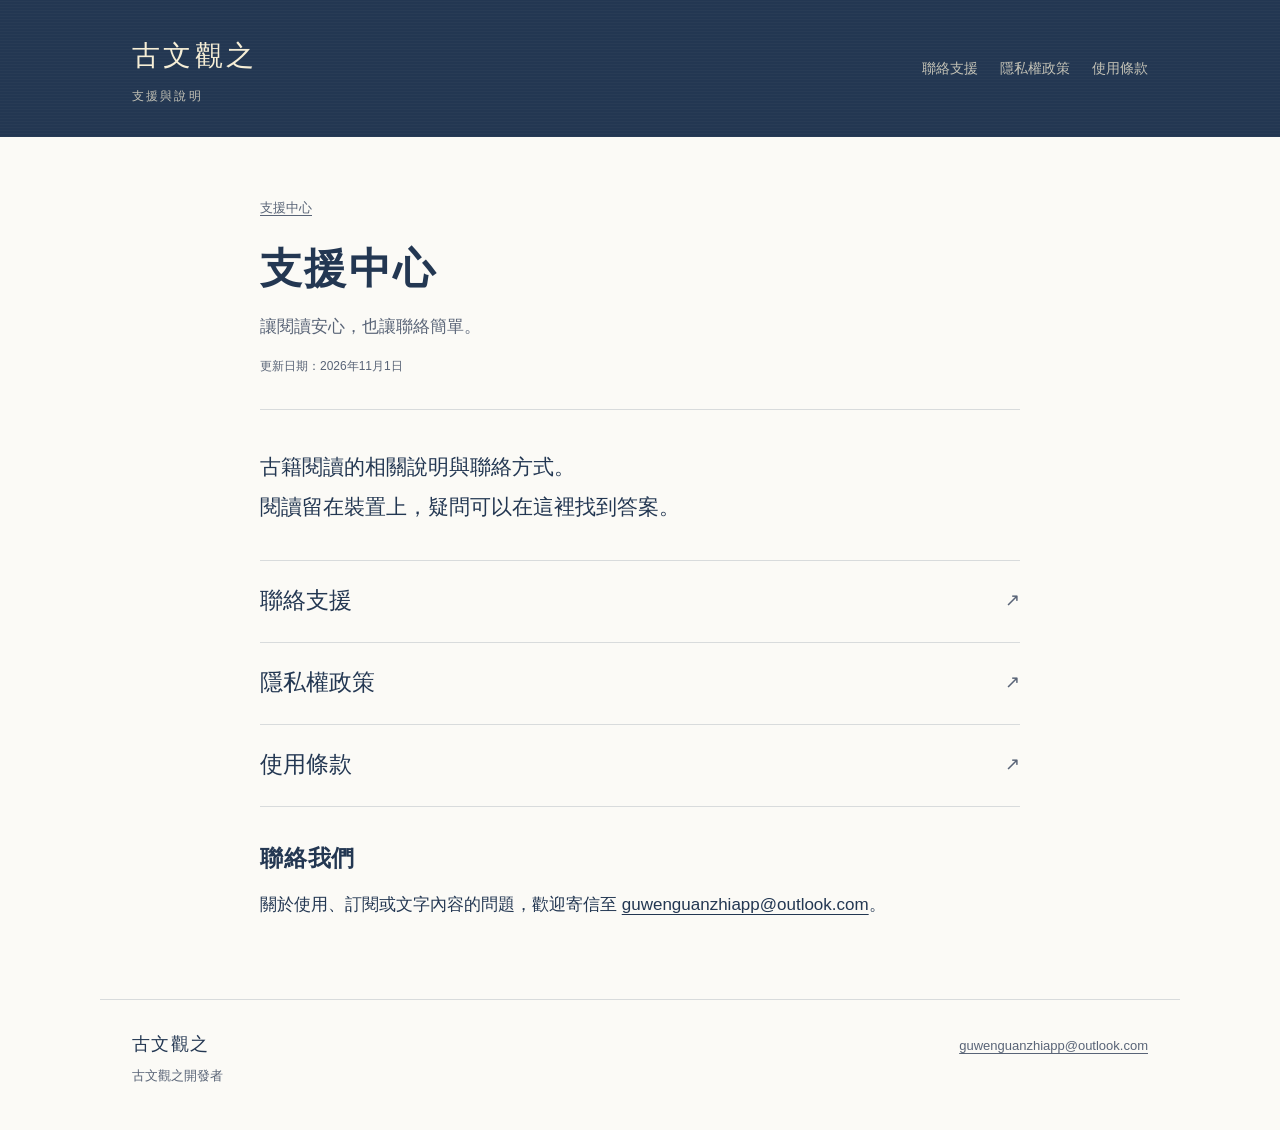
==== index.html @ 6c2f311b "Publish Traditional Chinese privacy, terms and support pages" ====
<!doctype html>
<html lang="zh-Hant"><head><meta charset="utf-8"><meta name="viewport" content="width=device-width, initial-scale=1">
<meta name="description" content="古文觀之的支援中心。離線古籍閱讀與月度訂閱的相關說明及聯絡方式。">
<meta name="referrer" content="no-referrer"><meta http-equiv="Content-Security-Policy" content="default-src 'none'; style-src 'self'; base-uri 'none'; form-action 'none'">
<title>支援中心｜古文觀之</title><link rel="stylesheet" href="styles.css"></head>
<body><a class="skip" href="#main">跳至主要內容</a><header class="masthead"><div class="header-inner"><a class="brand" href="index.html">古文觀之<span>支援與說明</span></a><nav aria-label="主要導覽"><a href="support.html">聯絡支援</a><a href="privacy.html">隱私權政策</a><a href="terms.html">使用條款</a></nav></div></header>
<main id="main" tabindex="-1"><div class="page-heading"><a class="back" href="index.html">支援中心</a><h1>支援中心</h1><p class="intro">讓閱讀安心，也讓聯絡簡單。</p><p class="date">更新日期：2026年11月1日</p></div><article><div class="intro-note"><p>古籍閱讀的相關說明與聯絡方式。<br>閱讀留在裝置上，疑問可以在這裡找到答案。</p></div><div class="document-list"><a href="support.html"><span>聯絡支援</span><span aria-hidden="true">↗</span></a><a href="privacy.html"><span>隱私權政策</span><span aria-hidden="true">↗</span></a><a href="terms.html"><span>使用條款</span><span aria-hidden="true">↗</span></a></div><section><h2>聯絡我們</h2><p>關於使用、訂閱或文字內容的問題，歡迎寄信至 <a class="email" href="mailto:guwenguanzhiapp@outlook.com">guwenguanzhiapp@outlook.com</a>。</p></section></article></main>
<footer><div><a href="index.html">古文觀之</a><span>古文觀之開發者</span></div><a class="email" href="mailto:guwenguanzhiapp@outlook.com">guwenguanzhiapp@outlook.com</a></footer></body></html>
---- styles.css ----
:root{color-scheme:light;--cloth:#233752;--ivory:#f6eed6;--paper:#fbfaf6;--ink:#233752;--muted:#596477;--line:rgba(35,55,82,.16)}
*{box-sizing:border-box}html{scroll-behavior:smooth}body{margin:0;background:var(--paper);color:var(--ink);font-family:-apple-system,BlinkMacSystemFont,"PingFang TC","Microsoft JhengHei",sans-serif;font-size:17px;line-height:1.85;overflow-wrap:anywhere}a{color:inherit;text-underline-offset:.25em;text-decoration-thickness:1px}a:hover{text-decoration-thickness:2px}a:focus-visible,summary:focus-visible{outline:3px solid #9d7240;outline-offset:5px;border-radius:3px}.skip{position:fixed;top:-100px;left:12px;z-index:5;background:var(--ivory);padding:10px 16px;color:var(--ink)}.skip:focus{top:12px}.masthead{background-color:var(--cloth);background-image:repeating-linear-gradient(0deg,rgba(246,238,214,.025) 0,rgba(246,238,214,.025) 1px,transparent 1px,transparent 3px);color:var(--ivory)}.header-inner{max-width:1080px;margin:auto;padding:30px 32px;display:flex;align-items:center;justify-content:space-between;gap:24px}.brand{font-family:"Songti TC","Noto Serif CJK TC",serif;font-size:28px;letter-spacing:.12em;text-decoration:none;white-space:nowrap;display:block}.brand span{display:block;font-family:-apple-system,BlinkMacSystemFont,"PingFang TC",sans-serif;font-size:12px;letter-spacing:.18em;opacity:.76;margin-top:3px}nav{display:flex;gap:22px;flex-wrap:wrap}nav a{font-size:14px;padding:10px 0;text-decoration:none;opacity:.76}nav a:hover,nav a[aria-current=page]{opacity:1;text-decoration:underline}main{max-width:824px;margin:0 auto;padding:54px 32px 78px}.back{font-size:13px;color:var(--muted)}h1,h2{font-family:"Songti TC","Noto Serif CJK TC",serif}h1{font-size:clamp(30px,5vw,42px);line-height:1.4;font-weight:600;letter-spacing:.055em;margin:18px 0 12px}h2{font-size:23px;font-weight:600;line-height:1.55;letter-spacing:.035em;margin:0 0 13px}.intro{color:var(--muted);margin:0 0 12px;font-size:17px}.date{color:var(--muted);font-size:12px;margin:0}.page-heading{padding-bottom:32px;border-bottom:1px solid var(--line);margin-bottom:38px}section{margin-top:34px}p{margin:0 0 14px}p:last-child{margin-bottom:0}strong{font-weight:600}.intro-note{font-family:"Songti TC",serif;font-size:21px;line-height:1.9;margin-bottom:32px}.document-list{border-top:1px solid var(--line)}.document-list>a{display:flex;justify-content:space-between;align-items:center;gap:20px;min-height:82px;border-bottom:1px solid var(--line);text-decoration:none;font-family:"Songti TC",serif;font-size:23px}.document-list>a:hover{background:rgba(35,55,82,.035)}.document-list>a>span:last-child{font-size:18px;color:var(--muted)}.contact-label{color:var(--muted);font-size:13px;margin-bottom:4px}.contact-link{font-size:clamp(16px,3.5vw,24px);font-weight:500}details{border-bottom:1px solid var(--line)}details:first-of-type{border-top:1px solid var(--line)}summary{cursor:pointer;font-weight:500;padding:18px 2px;min-height:56px;line-height:1.7}details>div{padding:0 20px 20px;color:var(--muted);font-size:16px}footer{border-top:1px solid var(--line);max-width:1080px;margin:auto;padding:28px 32px 42px;display:flex;justify-content:space-between;align-items:start;gap:20px;font-size:13px;color:var(--muted)}footer>div{display:flex;flex-direction:column;gap:3px}footer>div>a{font-family:"Songti TC",serif;font-size:18px;color:var(--ink);text-decoration:none;letter-spacing:.08em}.email{overflow-wrap:anywhere}footer .email{padding:6px 0}@media(max-width:600px){.header-inner{padding:24px;align-items:start;flex-direction:column;gap:12px}.brand{font-size:26px}nav{gap:20px}nav a{font-size:14px;min-height:44px;display:inline-flex;align-items:center}main{padding:32px 24px 54px}.page-heading{margin-bottom:28px;padding-bottom:24px}section{margin-top:28px}h2{font-size:21px}.document-list>a{font-size:22px;min-height:76px}footer{padding:24px 24px 34px;flex-direction:column;gap:12px}}@media(prefers-reduced-motion:reduce){html{scroll-behavior:auto}}@media print{.masthead{background:none;color:black}.skip,nav,.back{display:none}main{max-width:none;padding:0}.page-heading{margin:0 0 20px}footer{padding:16px 0}details>div{display:block}a{text-decoration:underline}body{background:white;color:black;font-size:12pt}}
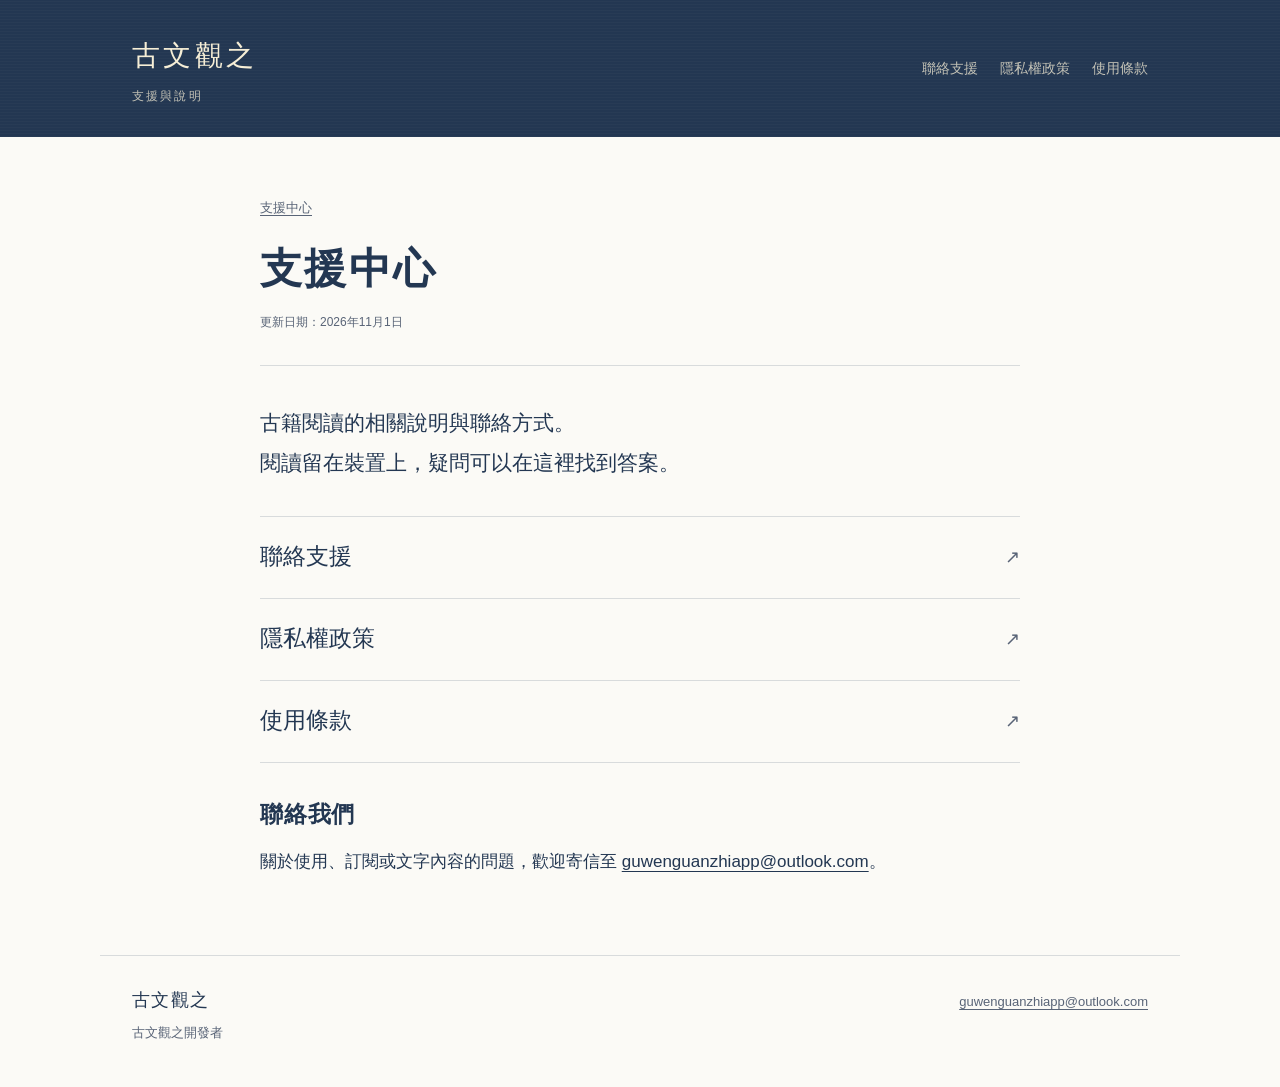
==== commit 21f20eb4: "Update index.html" ====
--- a/index.html
+++ b/index.html
@@ -4,5 +4,5 @@
 <meta name="referrer" content="no-referrer"><meta http-equiv="Content-Security-Policy" content="default-src 'none'; style-src 'self'; base-uri 'none'; form-action 'none'">
 <title>支援中心｜古文觀之</title><link rel="stylesheet" href="styles.css"></head>
 <body><a class="skip" href="#main">跳至主要內容</a><header class="masthead"><div class="header-inner"><a class="brand" href="index.html">古文觀之<span>支援與說明</span></a><nav aria-label="主要導覽"><a href="support.html">聯絡支援</a><a href="privacy.html">隱私權政策</a><a href="terms.html">使用條款</a></nav></div></header>
-<main id="main" tabindex="-1"><div class="page-heading"><a class="back" href="index.html">支援中心</a><h1>支援中心</h1><p class="intro">讓閱讀安心，也讓聯絡簡單。</p><p class="date">更新日期：2026年11月1日</p></div><article><div class="intro-note"><p>古籍閱讀的相關說明與聯絡方式。<br>閱讀留在裝置上，疑問可以在這裡找到答案。</p></div><div class="document-list"><a href="support.html"><span>聯絡支援</span><span aria-hidden="true">↗</span></a><a href="privacy.html"><span>隱私權政策</span><span aria-hidden="true">↗</span></a><a href="terms.html"><span>使用條款</span><span aria-hidden="true">↗</span></a></div><section><h2>聯絡我們</h2><p>關於使用、訂閱或文字內容的問題，歡迎寄信至 <a class="email" href="mailto:guwenguanzhiapp@outlook.com">guwenguanzhiapp@outlook.com</a>。</p></section></article></main>
-<footer><div><a href="index.html">古文觀之</a><span>古文觀之開發者</span></div><a class="email" href="mailto:guwenguanzhiapp@outlook.com">guwenguanzhiapp@outlook.com</a></footer></body></html>+<main id="main" tabindex="-1"><div class="page-heading"><a class="back" href="index.html">支援中心</a><h1>支援中心</h1><p class="intro"></p><p class="date">更新日期：2026年11月1日</p></div><article><div class="intro-note"><p>古籍閱讀的相關說明與聯絡方式。<br>閱讀留在裝置上，疑問可以在這裡找到答案。</p></div><div class="document-list"><a href="support.html"><span>聯絡支援</span><span aria-hidden="true">↗</span></a><a href="privacy.html"><span>隱私權政策</span><span aria-hidden="true">↗</span></a><a href="terms.html"><span>使用條款</span><span aria-hidden="true">↗</span></a></div><section><h2>聯絡我們</h2><p>關於使用、訂閱或文字內容的問題，歡迎寄信至 <a class="email" href="mailto:guwenguanzhiapp@outlook.com">guwenguanzhiapp@outlook.com</a>。</p></section></article></main>
+<footer><div><a href="index.html">古文觀之</a><span>古文觀之開發者</span></div><a class="email" href="mailto:guwenguanzhiapp@outlook.com">guwenguanzhiapp@outlook.com</a></footer></body></html>
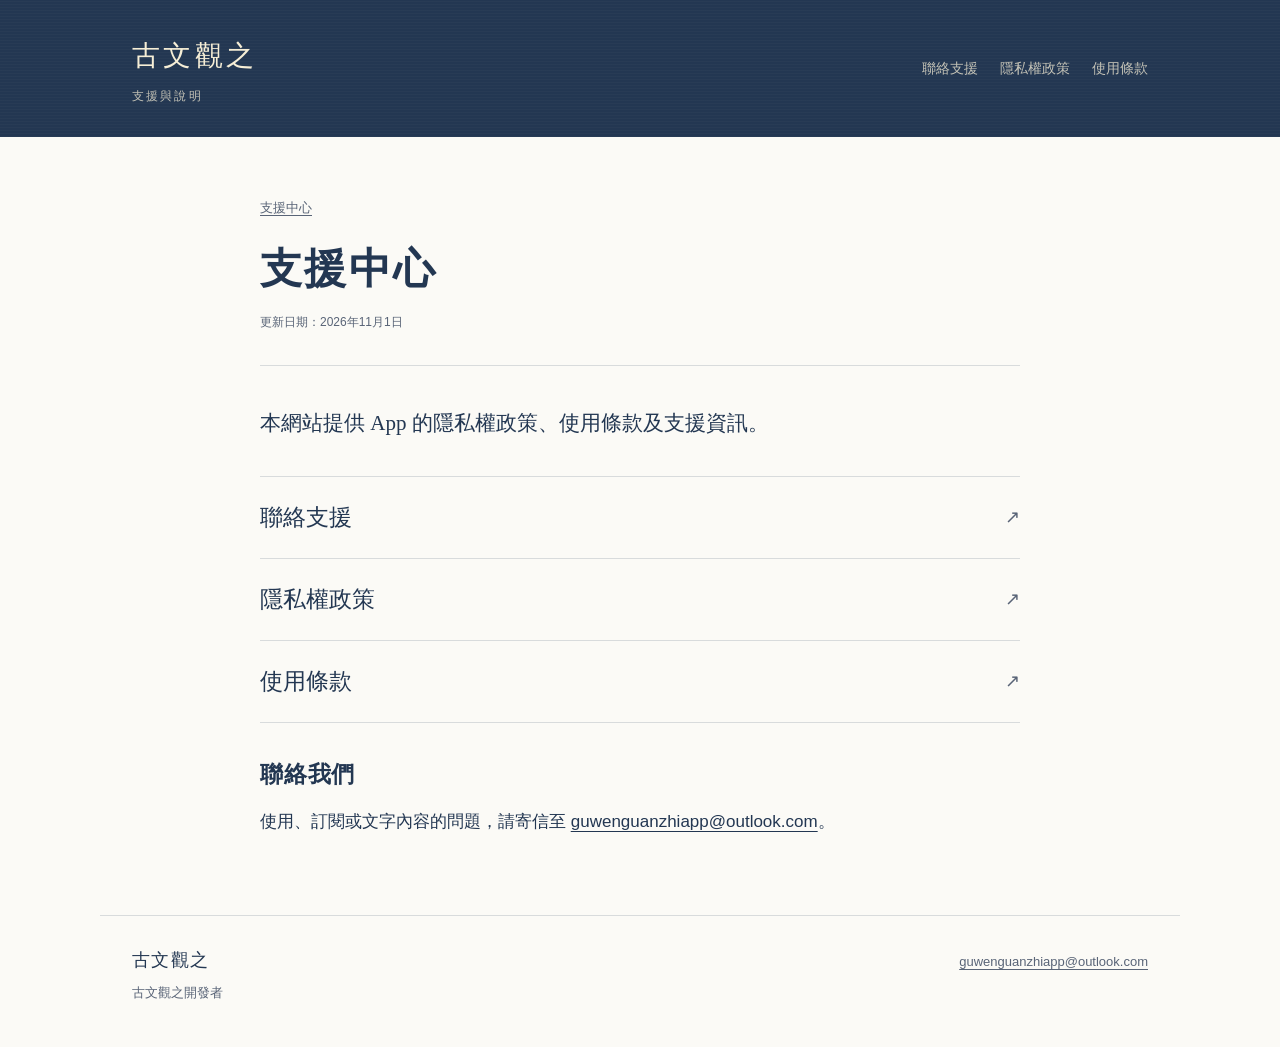
==== commit 9cdcd456: "Use factual wording throughout support website" ====
--- a/index.html
+++ b/index.html
@@ -4,5 +4,5 @@
 <meta name="referrer" content="no-referrer"><meta http-equiv="Content-Security-Policy" content="default-src 'none'; style-src 'self'; base-uri 'none'; form-action 'none'">
 <title>支援中心｜古文觀之</title><link rel="stylesheet" href="styles.css"></head>
 <body><a class="skip" href="#main">跳至主要內容</a><header class="masthead"><div class="header-inner"><a class="brand" href="index.html">古文觀之<span>支援與說明</span></a><nav aria-label="主要導覽"><a href="support.html">聯絡支援</a><a href="privacy.html">隱私權政策</a><a href="terms.html">使用條款</a></nav></div></header>
-<main id="main" tabindex="-1"><div class="page-heading"><a class="back" href="index.html">支援中心</a><h1>支援中心</h1><p class="intro"></p><p class="date">更新日期：2026年11月1日</p></div><article><div class="intro-note"><p>古籍閱讀的相關說明與聯絡方式。<br>閱讀留在裝置上，疑問可以在這裡找到答案。</p></div><div class="document-list"><a href="support.html"><span>聯絡支援</span><span aria-hidden="true">↗</span></a><a href="privacy.html"><span>隱私權政策</span><span aria-hidden="true">↗</span></a><a href="terms.html"><span>使用條款</span><span aria-hidden="true">↗</span></a></div><section><h2>聯絡我們</h2><p>關於使用、訂閱或文字內容的問題，歡迎寄信至 <a class="email" href="mailto:guwenguanzhiapp@outlook.com">guwenguanzhiapp@outlook.com</a>。</p></section></article></main>
-<footer><div><a href="index.html">古文觀之</a><span>古文觀之開發者</span></div><a class="email" href="mailto:guwenguanzhiapp@outlook.com">guwenguanzhiapp@outlook.com</a></footer></body></html>
+<main id="main" tabindex="-1"><div class="page-heading"><a class="back" href="index.html">支援中心</a><h1>支援中心</h1><p class="intro"></p><p class="date">更新日期：2026年11月1日</p></div><article><div class="intro-note"><p>本網站提供 App 的隱私權政策、使用條款及支援資訊。</p></div><div class="document-list"><a href="support.html"><span>聯絡支援</span><span aria-hidden="true">↗</span></a><a href="privacy.html"><span>隱私權政策</span><span aria-hidden="true">↗</span></a><a href="terms.html"><span>使用條款</span><span aria-hidden="true">↗</span></a></div><section><h2>聯絡我們</h2><p>使用、訂閱或文字內容的問題，請寄信至 <a class="email" href="mailto:guwenguanzhiapp@outlook.com">guwenguanzhiapp@outlook.com</a>。</p></section></article></main>
+<footer><div><a href="index.html">古文觀之</a><span>古文觀之開發者</span></div><a class="email" href="mailto:guwenguanzhiapp@outlook.com">guwenguanzhiapp@outlook.com</a></footer></body></html>
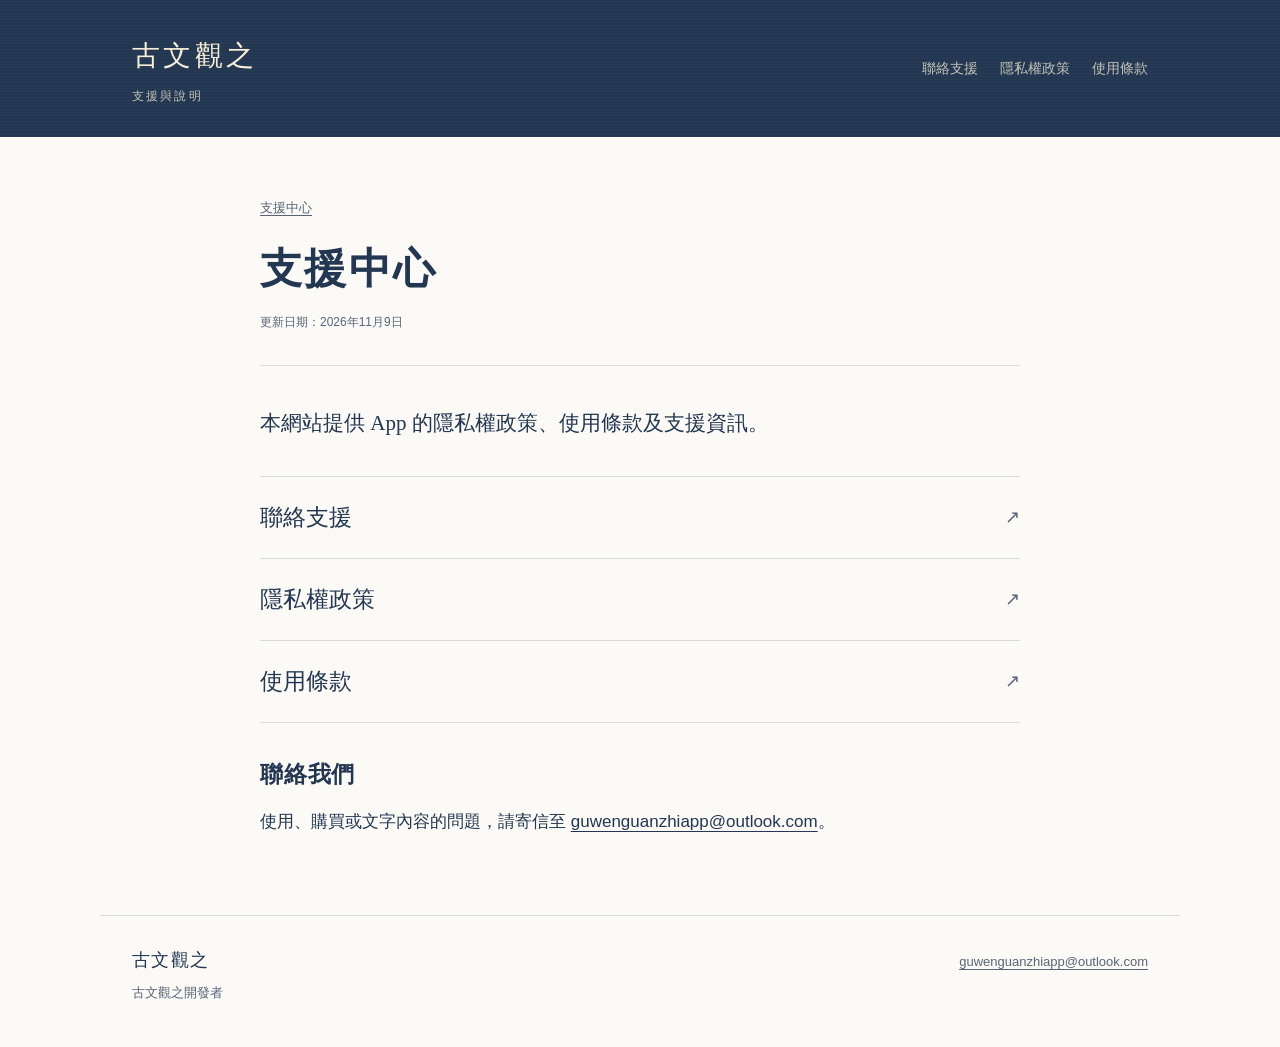
==== commit bf6b08f6: "Update purchase policies for one-time library unlock" ====
--- a/index.html
+++ b/index.html
@@ -1,8 +1,8 @@
 <!doctype html>
 <html lang="zh-Hant"><head><meta charset="utf-8"><meta name="viewport" content="width=device-width, initial-scale=1">
-<meta name="description" content="古文觀之的支援中心。離線古籍閱讀與月度訂閱的相關說明及聯絡方式。">
+<meta name="description" content="古文觀之的支援中心。離線古籍閱讀與一次性購買的相關說明及聯絡方式。">
 <meta name="referrer" content="no-referrer"><meta http-equiv="Content-Security-Policy" content="default-src 'none'; style-src 'self'; base-uri 'none'; form-action 'none'">
 <title>支援中心｜古文觀之</title><link rel="stylesheet" href="styles.css"></head>
 <body><a class="skip" href="#main">跳至主要內容</a><header class="masthead"><div class="header-inner"><a class="brand" href="index.html">古文觀之<span>支援與說明</span></a><nav aria-label="主要導覽"><a href="support.html">聯絡支援</a><a href="privacy.html">隱私權政策</a><a href="terms.html">使用條款</a></nav></div></header>
-<main id="main" tabindex="-1"><div class="page-heading"><a class="back" href="index.html">支援中心</a><h1>支援中心</h1><p class="intro"></p><p class="date">更新日期：2026年11月1日</p></div><article><div class="intro-note"><p>本網站提供 App 的隱私權政策、使用條款及支援資訊。</p></div><div class="document-list"><a href="support.html"><span>聯絡支援</span><span aria-hidden="true">↗</span></a><a href="privacy.html"><span>隱私權政策</span><span aria-hidden="true">↗</span></a><a href="terms.html"><span>使用條款</span><span aria-hidden="true">↗</span></a></div><section><h2>聯絡我們</h2><p>使用、訂閱或文字內容的問題，請寄信至 <a class="email" href="mailto:guwenguanzhiapp@outlook.com">guwenguanzhiapp@outlook.com</a>。</p></section></article></main>
+<main id="main" tabindex="-1"><div class="page-heading"><a class="back" href="index.html">支援中心</a><h1>支援中心</h1><p class="intro"></p><p class="date">更新日期：2026年11月9日</p></div><article><div class="intro-note"><p>本網站提供 App 的隱私權政策、使用條款及支援資訊。</p></div><div class="document-list"><a href="support.html"><span>聯絡支援</span><span aria-hidden="true">↗</span></a><a href="privacy.html"><span>隱私權政策</span><span aria-hidden="true">↗</span></a><a href="terms.html"><span>使用條款</span><span aria-hidden="true">↗</span></a></div><section><h2>聯絡我們</h2><p>使用、購買或文字內容的問題，請寄信至 <a class="email" href="mailto:guwenguanzhiapp@outlook.com">guwenguanzhiapp@outlook.com</a>。</p></section></article></main>
 <footer><div><a href="index.html">古文觀之</a><span>古文觀之開發者</span></div><a class="email" href="mailto:guwenguanzhiapp@outlook.com">guwenguanzhiapp@outlook.com</a></footer></body></html>
